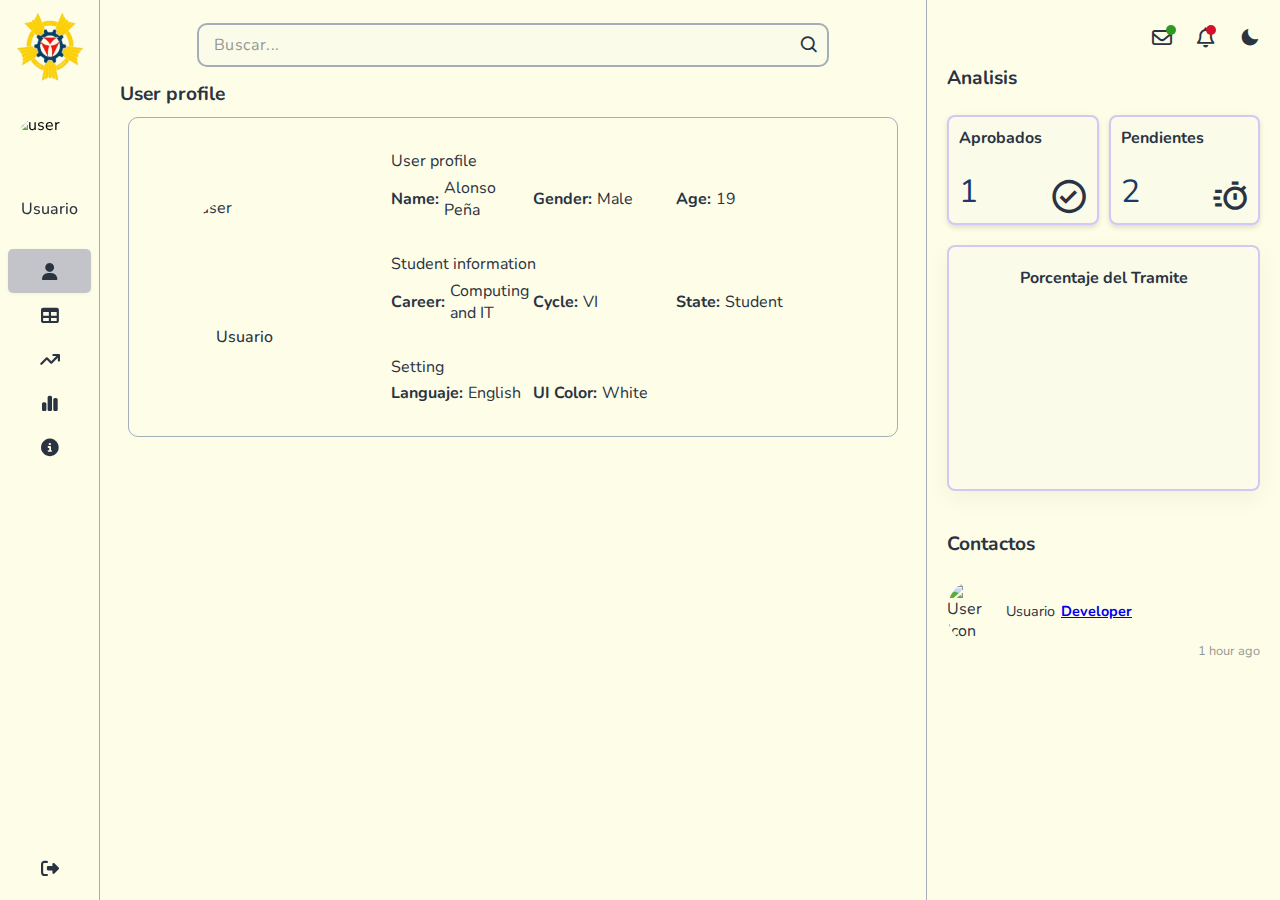
==== Pages/user.html @ 6c68fa1c "Add User Page, Update User Img , Fix Active Function, Remove Settings Button" ====
<!DOCTYPE html>
<html lang="en">

<head>
  <meta charset="UTF-8">
  <meta name="viewport" content="width=device-width, initial-scale=1.0">
  <link rel="stylesheet" href="https://cdnjs.cloudflare.com/ajax/libs/font-awesome/6.4.2/css/all.min.css">
  <link rel="stylesheet" href="https://unpkg.com/boxicons@2.1.4/css/boxicons.min.css">
  <link rel="stylesheet" href="https://cdn.jsdelivr.net/npm/swiper@11/swiper-bundle.min.css">
  <link rel="stylesheet" href="/Styles/user.css">
  <link href="/Icons/Logo.ico" rel="icon">
  <script defer src="https://unpkg.com/boxicons@2.1.4/dist/boxicons.js"></script>
  <script defer src="https://cdn.jsdelivr.net/npm/swiper@11/swiper-bundle.min.js"></script>
  <script defer src="https://cdn.jsdelivr.net/npm/chart.js@4.4.2/dist/chart.umd.min.js"></script>
  <script defer src="/main.js"></script>
  <title>EFSRT Dashboard</title>
</head>

<body>
  <nav class="main-menu">
    <div>
      <div class="logo">
        <img
          src="/Icons/Logo.ico"
          alt="logo" />
      </div>

      <div class="user-info">
        <img src="https://cdn-icons-png.flaticon.com/512/7816/7816916.png" alt="user" />
        <p>Usuario</p>
      </div>
      <ul>
        <li class="nav-item active">
          <a href="/Pages/user.html">
            <i class="fa fa-user nav-icon"></i>
            <span class="nav-text">Cuenta</span>
          </a>
        </li>

        <li class="nav-item">
          <a href="/index.html">
            <i class="fa-solid fa-table nav-icon"></i>
            <span class="nav-text">Tablero</span>
          </a>
        </li>

        <li class="nav-item">
          <a href="#">
            <i class="fa fa-arrow-trend-up nav-icon"></i>
            <span class="nav-text">Tramite</span>
          </a>
        </li>

        <li class="nav-item">
          <a href="#">
            <i class="fa-solid fa-chart-simple nav-icon"></i>
            <span class="nav-text">Estado</span>
          </a>
        </li>

        <li class="nav-item">
          <a href="#">
            <i class="fa fa-circle-info nav-icon"></i>
            <span class="nav-text">Ayuda</span>
          </a>
        </li>
      </ul>
    </div>

    <ul>
      <li class="nav-item">
        <a href="#">
          <i class="fa fa-right-from-bracket nav-icon"></i>
          <span class="nav-text">Salir</span>
        </a>
      </li>
    </ul>
  </nav>

  <section class="content">
    <div class="left-content">
      <div class="search-and-check">
        <form class="search-box">
          <input type="text" placeholder="Buscar..." />
          <i class="bx bx-search"></i>
        </form>
        <div class="interaction-control-mobile interactions">
          <i class="fa-regular fa-envelope notified"></i>
          <i class="fa-regular fa-bell notified"></i>
          <div class="toggle" onclick="switchTheme()">
            <div class="mode-icon moon">
              <i class="bx bxs-moon"></i>
            </div>
            <div class="mode-icon sun hidden">
              <i class="bx bxs-sun"></i>
            </div>
          </div>
        </div>
      </div>

      <div class="user-profile">
        <h1>User profile</h1>
        <div>
          <div class="user-container">
            <div class="profile-container">
              <img src="https://cdn-icons-png.flaticon.com/512/7816/7816916.png" alt="user" />
              <p>Usuario</p>
            </div>
            <div class="data-container">
              <div class="data-row">
                <p>User profile</p>
                <div>
                  <div class="data-items"><strong>Name:</strong><p>Alonso Peña</p></div>
                  <div class="data-items"><strong>Gender:</strong><p>Male</p></div>
                  <div class="data-items"><strong>Age:</strong><p>19</p></div>
                </div>
              </div>
              <div class="data-row">
                <p>Student information</p>
                <div>
                  <div class="data-items"><strong>Career:</strong><p>Computing and IT</p></div>
                  <div class="data-items"><strong>Cycle:</strong><p>VI</p></div>
                  <div class="data-items"><strong>State:</strong><p>Student</p></div>
                </div>
              </div>
              <div class="data-row">
                <p>Setting</p>
                <div>
                  <div class="data-items"><strong>Languaje:</strong><p>English</p></div>
                  <div class="data-items"><strong>UI Color:</strong><p>White</p></div>
                  <div class="data-items"></div>
                </div>
              </div>
            </div>
          </div>
        </div>
      </div>

      <!--
      <div class="upcoming-events">
        <h1>Tablero</h1>
        <div class="event-container">
          <div class="card event-card">
            <div class="event-header">
              <img
                src="https://comers.com.pe/wp-content/uploads/classified-listing/2024/01/servicio-tecnico-pc-san-isidro.png"
                alt="" />
              <p>CI 1° Módulo</p>
              <i class="bx bx-heart like-btn"></i>
            </div>
            <div class="event-content">
              <h2>Mantenimiento de Equipos de Cómputo</h2>
              <p>Practicas 1er Modulo</p>
            </div>
            <div class="event-footer">
              <p style="background-color: #e48e2c">Pendiente</p>
              <div class="btn-group">
                <button>Consultar</button>
                <div class="share">
                  <button class="share-btn">
                    <i class="fa-solid fa-share"></i>
                  </button>
                  <ul class="popup">
                    <li>
                      <a href="#" style="color: rgb(79, 153, 213)"><i class="bx bxl-facebook"></i></a>
                    </li>
                    <li>
                      <a href="#" style="color: rgb(34, 173, 34)"><i class="bx bxl-whatsapp"></i></a>
                    </li>
                  </ul>
                </div>
              </div>
            </div>
          </div>

          <div class="card event-card">
            <div class="event-header">
              <img
                src="https://www.microtech.es/hubfs/37228729_m.jpg"
                alt="" />
              <p>CI 2° Módulo</p>
              <i class="bx bx-heart like-btn"></i>
            </div>
            <div class="event-content">
              <h2>Base de Datos</h2>
              <p>Practicas 2do Módulo</p>
            </div>
            <div class="event-footer">
              <p style="background-color: #4a920f">Completo</p>
              <div class="btn-group">
                <button>Consultar</button>
                <div class="share">
                  <button class="share-btn">
                    <i class="fa-solid fa-share"></i>
                  </button>
                  <ul class="popup">
                    <li>
                      <a href="#" style="color: rgb(79, 153, 213)"><i class="bx bxl-facebook"></i></a>
                    </li>
                    <li>
                      <a href="#" style="color: rgb(34, 173, 34)"><i class="bx bxl-whatsapp"></i></a>
                    </li>
                  </ul>
                </div>
              </div>
            </div>
          </div>
        </div>
      </div>

      <div class="reviews">
        <h1>Evaluación del Docente</h1>
        <div class="review-container">
          <div class="card review-card">
            <h2>Raul Salazar (Prácticas 1° Módulo)</h2>
            <div class="ratings">
              <i class="bx bxs-star"></i>
              <i class="bx bxs-star"></i>
              <i class="bx bxs-star"></i>
              <i class="bx bx-star"></i>
              <i class="bx bx-star"></i>
            </div>
            <p>
              El estudiante mostró buenas habilidades, pero su informe requiere más claridad y mejor organización.
            </p>
          </div>

          <div class="card review-card">
            <h2>Daniel Ramos (Prácticas 2° Módulo)</h2>
            <div class="ratings">
              <i class="bx bxs-star"></i>
              <i class="bx bxs-star"></i>
              <i class="bx bxs-star"></i>
              <i class="bx bxs-star"></i>
              <i class="bx bxs-star-half"></i>
            </div>
            <p>
              El estudiante mostró buenas habilidades; el informe está bien y cumple con los requisitos.
            </p>
          </div>
        </div>
      </div>
      !-->
    </div>

    <div class="right-content">
      <div class="interaction-control interactions">
        <i class="fa-regular fa-envelope notified"></i>
        <i class="fa-regular fa-bell notified"></i>
        <div class="toggle" onclick="switchTheme()">
          <div class="mode-icon moon">
            <i class="bx bxs-moon"></i>
          </div>
          <div class="mode-icon sun hidden">
            <i class="bx bxs-sun"></i>
          </div>
        </div>
      </div>

      <div class="analytics">
        <h1>Analisis</h1>
        <div class="analytics-container">
          <div class="total-events">
            <div class="event-number card">
              <h2>Aprobados</h2>
              <p>1</p>
              <i class="bx bx-check-circle"></i>
            </div>
            <div class="event-number card">
              <h2>Pendientes</h2>
              <p>2</p>
              <i class="bx bx-timer"></i>
            </div>
          </div>

          <div class="chart" id="doughnut-chart">
            <h2>Porcentaje del Tramite</h2>
            <canvas id="doughnut"></canvas>
            <ul></ul>
          </div>
        </div>
      </div>

      <div class="contacts">
        <h1>Contactos</h1>
        <div class="contacts-container">
          <div class="contact-status">
            <div class="contact-activity">
              <img
                src="https://cdn-icons-png.flaticon.com/512/7816/7816916.png"
                alt="User Icon" />
              <p>Usuario <span><a target="_blank"
                    href="https://github.com/Alonso-dev651">Developer</a></span></p>
            </div>
            <small>1 hour ago</small>
          </div>
        </div>
      </div>
    </div>
  </section>
</body>

</html>
---- Styles/user.css ----
@import url("https://fonts.googleapis.com/css2?family=Nunito:wght@200;300;400;500;600;700;800;900;1000&family=Roboto:wght@300;400;500;700&display=swap");

:root {
    --bg-body: rgb(254, 253, 232);
    --primary-color: rgb(42, 51, 65);
    --primary-hover-color: rgb(158, 161, 166);
    --scrollbar-color: rgba(131, 135, 193, 0.4);
    --card-bg-color: rgba(230, 231, 247, 0.1);
    --pop-bg-color: rgb(245, 247, 255, 0.9);
    --star-color: #ddcc14;
    --border-color: rgba(28, 56, 109, 0.4);
    --shadow-color: rgba(0, 0, 0, 0.05);
    --accent-color: rgb(28, 56, 109);
}

.darkmode {
    --bg-body: rgb(21, 24, 58);
    --primary-color: rgb(255, 233, 248);
    --primary-hover-color: rgb(159, 159, 159);
    --scrollbar-color: rgba(44, 49, 88, 0.7);
    --card-bg-color: rgb(24, 26, 50);
    --star-color: #151a0a;
    --border-color: rgba(189, 192, 234, 0.4);
    --shadow-color: rgba(208, 195, 226, 0.13);
    --accent-color: rgb(185, 129, 250);
}

@media (prefers-color-scheme: dark) {
    .theme {
        background-color: rgb(6, 5, 40);
        color: rgb(248, 248, 248);
    }
}

*,
*::before,
*::after {
    box-sizing: border-box;
}

* {
    padding: 0;
    margin: 0;
    font-family: "Nunito", sans-serif;
}

nav {
    user-select: none;
    -webkit-user-select: none;
    -moz-user-select: none;
    -ms-user-select: none;
    -o-user-select: none;
}

ul,
ul li {
    outline: 0;
    list-style: none;
}

ul li a {
    text-decoration: none;
}

img {
    width: 100%;
}

h1 {
    font-size: clamp(1rem, 4vw, 1.2rem);
}

h2 {
    font-size: clamp(0.9rem, 4vw, 1rem);
}

body {
    position: relative;
    background: var(--bg-body);
    overflow: hidden;
}

/* MAIN MENU */

.main-menu {
    position: fixed;
    top: 0;
    left: 0;
    width: 180px;
    height: 100%;
    display: flex;
    flex-direction: column;
    justify-content: space-between;
    border-right: 1px solid var(--border-color);
    padding: 12px 0 10px;
    overflow: hidden;
    font-family: inherit;
}

.logo {
    display: flex;
    justify-content: center;
    align-items: center;
    margin-bottom: 20px;
}

.logo img {
    max-width: 70px;
    height: auto;
}

.user-info {
    display: flex;
    flex-direction: column;
    align-items: center;
    gap: 5px;
}

.user-info img {
    max-width: 160px;
    aspect-ratio: 1/1;
    object-fit: cover;
    border-radius: 50%;
    padding: 20px;
}

.user-info p {
    color: var(--primary-color);
    font-size: clamp(0.8rem, 3vw, 1rem);
    font-weight: 500;
    text-align: center;
    line-height: 1.3;
    margin: -15px 0 30px;
}

.nav-item {
    display: block;
}

.nav-item a {
    display: flex;
    align-items: center;
    justify-content: center;
    color: var(--primary-color);
    font-size: 1rem;
    padding: 12px 0;
    margin: 0 8px;
    border-radius: 5px;
}

.nav-item.active a {
    background: rgba(106, 109, 155, 0.4);
    text-decoration: none;
    box-shadow: 0px 1px 4px var(--shadow-color);
}

.nav-icon {
    width: 40px;
    height: 20px;
    font-size: 1.1rem;
}

.nav-text {
    display: block;
    width: 70px;
    height: 20px;
    letter-spacing: 0;
}

/* CONTENT */

.content {
    position: absolute;
    top: 0;
    left: 180px;
    right: 0;
    min-height: 100vh;
    display: grid;
    grid-template-columns: 75% 25%;
}


.card {
    background-color: var(--card-bg-color);
    border-radius: 8px;
    border: 2px solid rgba(169, 150, 253, 0.5);
    box-shadow: 0px 4px 5px 0px var(--shadow-color),
        0px 1px 8px 0px var(--shadow-color), 0px 2px 4px -1px var(--shadow-color);
}

/* LEFT CONTENT */

.left-content {
    padding: 25px 20px 40px;
    color: var(--primary-color);
    height: 100vh;
    overflow: auto;
}

/* SEARCH */

.search-box {
    position: relative;
    display: flex;
}

.search-box input {
    width: 80%;
    height: 40px;
    background: var(--card-bg-color);
    color: var(--primary-color);
    outline: 2px solid var(--border-color);
    border: 0;
    border-radius: 8px;
    font-size: 1rem;
    font-weight: 500;
    letter-spacing: 0.6px;
    padding: 8px 30px 8px 15px;
    margin: 0 auto;
}

.search-box input[type="text"]::placeholder {
    color: var(--primary-color);
    opacity: 0.5;
    font-weight: 400;
}

.search-box i {
    position: absolute;
    right: 11%;
    top: 25%;
    font-size: 1.3rem;
    color: var(--primary-color);
    cursor: pointer;
}

/* USER PROFILE */
.user-profile h1 {
    margin: 16px 0 10px;
}

.user-profile div{
    display: flex;
    justify-content: center;
}

/* USER CONTAINER */

.user-container{
    width: 98%;
    display: flex;
    flex-direction: row;
    align-items: center;
    border: 1px solid var(--border-color);
    border-radius: 10px;
}

/* PROFILE CONTAINER */

.profile-container {
    width: 30%;
    display: flex;
    flex-direction: column;
    align-items: center;
    gap: 5px;
}

.profile-container img {
    max-width: 160px;
    aspect-ratio: 1/1;
    object-fit: cover;
    border-radius: 50%;
    padding: 20px;
}

.profile-container p {
    color: var(--primary-color);
    font-size: clamp(0.8rem, 3vw, 1rem);
    font-weight: 500;
    text-align: center;
    line-height: 1.3;
    margin: -15px 0 30px;
}

/* DATA CONTAINER */
.data-container{
    height: 100%;
    width: 70%;
    display: flex;
    flex-direction: column;
    gap: 2rem;
    padding: 2rem;
}

.data-row{
    width: 90%;
    justify-content: flex-start;
    flex-direction: column;
    gap: 0.3rem;
}

.data-row div{
    width: 100%;
    align-items: center;
    justify-content: flex-start;
}

.data-items{
    gap: 5px;
}

/* UPCOMING EVENTS */

.upcoming-events h1 {
    margin: 16px 0 10px;
}

.event-container {
    display: grid;
    grid-template-columns: repeat(auto-fill, minmax(240px, 1fr));
    gap: 20px;
    padding: 14px 0 20px;
}

.event-card {
    display: grid;
    grid-auto-flow: dense;
    grid-template-rows: 2fr 0.8fr 0.5fr;
    padding: 8px;
}

/* Event Header */

.event-header {
    position: relative;
    height: 180px;
    margin-bottom: 8px;
}

.event-header img {
    position: relative;
    inset: 0;
    width: 100%;
    height: 180px;
    border-radius: 6px;
    border: 2px solid rgba(125, 125, 137, 0.5);
    object-fit: cover;
}

.event-header p {
    position: absolute;
    right: 4px;
    bottom: 4px;
    font-size: 0.8rem;
    color: rgb(240, 248, 255);
    background-color: rgba(17, 16, 45, 0.6);
    padding: 4px 6px;
    border-radius: 3px;
    box-shadow: 0 8px 20px rgba(74, 72, 72, 0.1);
}

.bx-heart,
.bxs-heart {
    position: absolute;
    right: 10px;
    top: 10px;
    font-size: 1.4rem;
    color: rgb(240, 248, 255);
    background-color: rgba(17, 16, 45, 0.6);
    padding: 4px;
    border-radius: 50%;
    box-shadow: 0 8px 20px rgba(74, 72, 72, 0.1);
    cursor: pointer;
}

.bounce-in {
    animation: pulse 0.8s 1 ease-in-out alternate;
}

@keyframes pulse {

    0%,
    100% {
        transform: scale(1);
    }

    50% {
        transform: scale(1.2);
    }
}

/* Event Content */

.event-content {
    display: grid;
    grid-auto-flow: dense;
    grid-template-rows: 2fr 1fr;
    padding: 6px 6px 12px;
}

.event-content h2 {
    margin-bottom: 6px;
    line-height: 1.3;
    white-space: nowrap;
    text-overflow: ellipsis;
    overflow: hidden;

    @supports (-webkit-line-clamp: 2) {
        overflow: hidden;
        text-overflow: ellipsis;
        white-space: initial;
        display: -webkit-box;
        -webkit-line-clamp: 2;
        -webkit-box-orient: vertical;
    }
}

.event-content p {
    font-size: clamp(0.8rem, 4vw, 0.9rem);
    opacity: 0.8;
}

/* Event Footer */

.event-footer {
    display: flex;
    align-items: center;
    justify-content: space-between;
    padding: 0 4px;
}

.event-footer p {
    color: rgb(240, 248, 255);
    font-size: clamp(0.6rem, 3vw, 0.8rem);
    font-weight: 600;
    letter-spacing: 1px;
    padding: 6px 10px;
    border-radius: 50px;
}

.btn-group {
    display: inline-flex;
}

.event-footer button {
    background-color: rgb(51, 108, 215);
    color: rgb(240, 248, 255);
    padding: 5px 10px;
    outline: 0;
    border: 2px solid rgb(51, 108, 215);
    border-radius: 4px;
    font-size: clamp(0.6rem, 3vw, 0.8rem);
    font-weight: 500;
    margin-left: 3px;
    transition: all 0.4s ease-in-out;
    cursor: pointer;
}

.event-footer button:hover {
    background-color: rgb(90, 139, 231);
    border: 2px solid rgb(151, 177, 226);
}

/* Share Button Popup */

.share {
    position: relative;
}

.popup {
    position: absolute;
    display: flex;
    justify-content: space-around;
    align-items: center;
    top: -45px;
    left: -15px;
    min-width: 70px;
    padding: 5px 8px 3px;
    border-radius: 10px;
    background-color: var(--pop-bg-color);
    box-shadow: 0 4px 10px rgba(0, 0, 0, 0.4);
    opacity: 0;
    transform: translateY(50px) scale(0);
    -webkit-transform: translateY(50px) scale(0);
    transition: 0.4s ease-in-out;
    -webkit-transition: 0.4s ease-in-out;
    cursor: auto;
}

.popup.active {
    opacity: 1;
    transform: translateY(0) scale(1);
    -webkit-transform: translateY(0) scale(1);
}

.popup::after {
    content: "";
    position: absolute;
    height: 10px;
    width: 20px;
    background-color: var(--pop-bg-color);
    clip-path: polygon(100% 0, 0 0, 50% 100%);
    -webkit-clip-path: polygon(100% 0, 0 0, 50% 100%);
    transform: translate(0px, 20px);
    -webkit-transform: translate(0px, 20px);
}

.popup li a i {
    font-size: 1.4rem;
}

/* REVIEWS */

.reviews h1 {
    margin: 60px 0 20px;
}

.review-container {
    display: grid;
    grid-template-columns: repeat(auto-fit, minmax(320px, 1fr));
    gap: 30px;
}

.review-card {
    padding: 20px;
}

.review-card h2 {
    margin-bottom: 8px;
}

.review-card p {
    margin-top: 10px;
    line-height: 1.5;
    white-space: nowrap;
    text-overflow: ellipsis;
    overflow: hidden;

    @supports (-webkit-line-clamp: 3) {
        overflow: hidden;
        text-overflow: ellipsis;
        white-space: initial;
        display: -webkit-box;
        -webkit-line-clamp: 3;
        -webkit-box-orient: vertical;
    }
}

.ratings i {
    color: var(--star-color);
    font-size: 1.15rem;
}

/* RIGHT CONTENT */

.right-content {
    display: flex;
    flex-direction: column;
    border-left: 1px solid var(--border-color);
    padding: 25px 20px;
    color: var(--primary-color);
    height: 100vh;
    overflow: auto;
}

/* INTERACTION CONTROL */

.interaction-control-mobile {
    display: none;
}

.interaction-control {
    display: flex;
    margin-bottom: 15px;
}

.interactions {
    justify-content: flex-end;
    align-items: center;
    gap: 25px;
}

.interactions i {
    font-size: 1.25rem;
    color: var(--primary-color);
    user-select: none;
}

.notified {
    position: relative;
}

.notified::after {
    content: "";
    position: absolute;
    top: -3px;
    right: -1px;
    background-color: rgb(211, 17, 43);
    width: 10px;
    aspect-ratio: 1/1;
    border-radius: 50%;
}

.fa-envelope::after {
    right: -4px;
    background-color: rgb(48, 153, 36);
}

/* Light/Dark Mode */

.mode-icon i {
    color: var(--primary-color);
    transform: translateY(2px);
    transition: all 0.2s linear;
    cursor: pointer;
}

.mode-icon i:hover {
    color: var(--primary-hover-color);
}

.hidden {
    display: none;
}

/* ANALYTICS */

.analytics h1 {
    margin-bottom: 24px;
}

/* Total Events */

.total-events {
    display: flex;
    flex-direction: row;
    gap: 10px;
}

.event-number {
    position: relative;
    display: grid;
    grid-auto-flow: dense;
    grid-template-rows: 1fr 0.5fr;
    width: 100%;
    padding: 10px;
}

.event-number p {
    font-size: clamp(1.5rem, 4vw, 2rem);
    color: var(--accent-color);
}

.event-number i {
    position: absolute;
    right: 8px;
    bottom: 6px;
    font-size: 2.5rem;
}

/* Chart */

.chart {
    display: flex;
    flex-direction: column;
    align-items: center;
    width: 100%;
    background: var(--card-bg-color);
    border-radius: 8px;
    border: 2px solid rgba(169, 150, 253, 0.5);
    box-shadow: 0 7px 25px var(--shadow-color);
    padding: 20px 15px;
    margin: 20px 0;
}

.chart h2 {
    text-align: center;
    margin-bottom: 10px;
}

.chart ul {
    display: flex;
    justify-content: center;
    align-items: center;
    flex-wrap: wrap;
    gap: 10px;
    list-style: none;
    margin: 10px 0;
}

.chart ul li {
    font-size: 0.8rem;
    font-weight: 500;
    background-color: var(--card-bg-color);
    border: 2px solid var(--border-color);
    border-radius: 6px;
    padding: 6px;
    box-shadow: 0px 2px 3px 0px var(--shadow-color),
        0px 1px 4px 0px var(--shadow-color), 0px 2px 1px -1px var(--shadow-color);
}

.chart .percentage {
    font-weight: 700;
    color: var(--accent-color);
}

/* CONTACTS */

.contacts h1 {
    margin: 20px 0;
}

.contact-status {
    display: flex;
    flex-direction: column;
    padding: 5px 0;
    border-bottom: 2px solid var(--border-color);
    margin-bottom: 15px;
}

.contact-status:last-child {
    border-bottom: unset;
}

.contact-activity {
    display: flex;
    align-items: center;
    column-gap: 14px;
}

.contact-activity img {
    max-width: 45px;
    aspect-ratio: 1/1;
    border-radius: 50%;
    object-fit: cover;
}

.contact-activity p {
    font-size: 0.9rem;
    line-height: 1.5;
    padding-right: 10px;
}

.contact-activity p span {
    font-weight: 700;
    color: var(--accent-color);
    margin-left: 2px;
    cursor: pointer;
}

.contact-activity p span:hover {
    text-decoration: underline;
    text-decoration-color: var(--accent-color);
    text-decoration-thickness: 1.5px;
}

.contact-status small {
    font-size: 0.8rem;
    opacity: 0.5;
    margin-left: auto;
}

/* SCROLLBAR STYLE */

.left-content::-webkit-scrollbar,
.right-content::-webkit-scrollbar,
body::-webkit-scrollbar {
    width: 8px;
}

.left-content::-webkit-scrollbar-track,
.right-content::-webkit-scrollbar-track,
body::-webkit-scrollbar-track {
    border-radius: 0;
}

.left-content::-webkit-scrollbar-thumb,
.right-content::-webkit-scrollbar-thumb,
body::-webkit-scrollbar-thumb {
    background-color: var(--scrollbar-color);
    border-radius: 40px;
}

/* MEDIA QUERIES */

@media (max-width: 1500px) {
    .main-menu {
        width: 100px;
    }

    .user-info img {
        padding: 12px;
    }

    .user-info p {
        line-height: 1.1;
        margin: -5px 0 30px;
    }

    .nav-icon {
        text-align: center;
        transform: translateY(2px);
    }

    .nav-text {
        display: none;
    }

    .content {
        left: 100px;
        grid-template-columns: 70% 30%;
    }
}

@media (max-width: 1120px) {
    .content {
        grid-template-columns: 65% 35%;
    }

    .event-number i {
        font-size: 2.2rem;
    }
}

@media (max-width: 1120px) {
    .search-box input {
        width: 100%;
    }

    .search-box i {
        right: 2%;
    }
}

@media (max-width: 980px) {
    .content {
        grid-template-columns: 60% 40%;
    }

    .header-mobile,
    .header-desktop {
        display: none;
    }

    .header-tablet {
        display: block;
    }

    .chart {
        padding: 20px 10px;
    }
}

@media (max-width: 840px) {
    .content {
        grid-template-columns: 55% 45%;
    }

    .event-number i {
        font-size: 2rem;
    }
}

@media (max-width: 825px) {
    .left-content {
        padding: 25px 20px 20px;
    }

    .review-container {
        grid-template-columns: repeat(auto-fit, minmax(280px, 1fr));
    }
}

@media (max-width: 760px) {
    body {
        overflow: auto;
    }

    .logo img {
        max-width: 50px;
        height: auto;
    }

    .main-menu {
        width: 70px;
    }

    .user-info img {
        max-width: 80px;
    }

    .user-info p {
        display: none;
    }

    .nav-item a {
        padding: 8px 0;
    }

    .content {
        left: 70px;
        grid-template-columns: 100%;
        grid-template-areas:
            "leftContent"
            "rightContent";
        overflow: auto;
    }

    .left-content {
        grid-area: leftContent;
        height: auto;
        overflow: unset;
    }

    .header-mobile,
    .header-tablet {
        display: none;
    }

    .header-desktop {
        display: block;
    }

    .review-container {
        grid-template-columns: repeat(auto-fit, minmax(300px, 1fr));
    }

    .right-content {
        grid-area: rightContent;
        border-left: unset;
        height: auto;
        overflow: unset;
    }

    .chart {
        width: 50%;
        margin: 20px auto;
    }

    .search-and-check {
        display: flex;
        align-items: center;
        gap: 40px;
        margin-bottom: 20px;
    }

    .search-box {
        flex-grow: 1;
    }

    .interaction-control {
        display: none;
    }

    .interaction-control-mobile {
        display: inline-flex;
    }

    .interactions {
        gap: 15px;
    }
}

@media (max-width: 650px) {
    .chart {
        width: 65%;
    }
}

@media (max-width: 610px) {

    .header-mobile,
    .header-desktop {
        display: none;
    }

    .header-tablet {
        display: block;
    }
}

@media (max-width: 550px) {
    .user-info {
        padding: 3px;
    }

    .header img {
        aspect-ratio: 4/2;
        height: 100%;
    }

    .chart {
        width: 80%;
    }

    .search-and-check {
        gap: 20px;
    }

    .interactions {
        gap: 10px;
    }

    .interactions i {
        font-size: 1.1rem;
    }

    .mode-icon i {
        font-size: 1.4rem;
    }
}

@media (max-width: 450px) {

    .header-tablet,
    .header-desktop {
        display: none;
    }

    .header-mobile {
        display: block;
    }

    .bx-heart,
    .bxs-heart {
        font-size: 1.2rem;
    }

    .review-container {
        gap: 20px;
    }

    .search-box input {
        height: 30px;
        font-size: 0.8rem;
        padding: 8px 30px 8px 10px;
    }

    .search-box i {
        top: 20%;
        font-size: 1.1rem;
    }
}

@media (max-width: 400px) {
    .main-menu {
        width: 60px;
    }

    .user-info {
        padding: 0;
    }

    .nav-icon {
        font-size: 0.9rem;
    }

    .content {
        left: 60px;
    }

    .review-container {
        grid-template-columns: repeat(auto-fit, minmax(240px, 1fr));
    }

    .chart {
        width: 100%;
    }
}
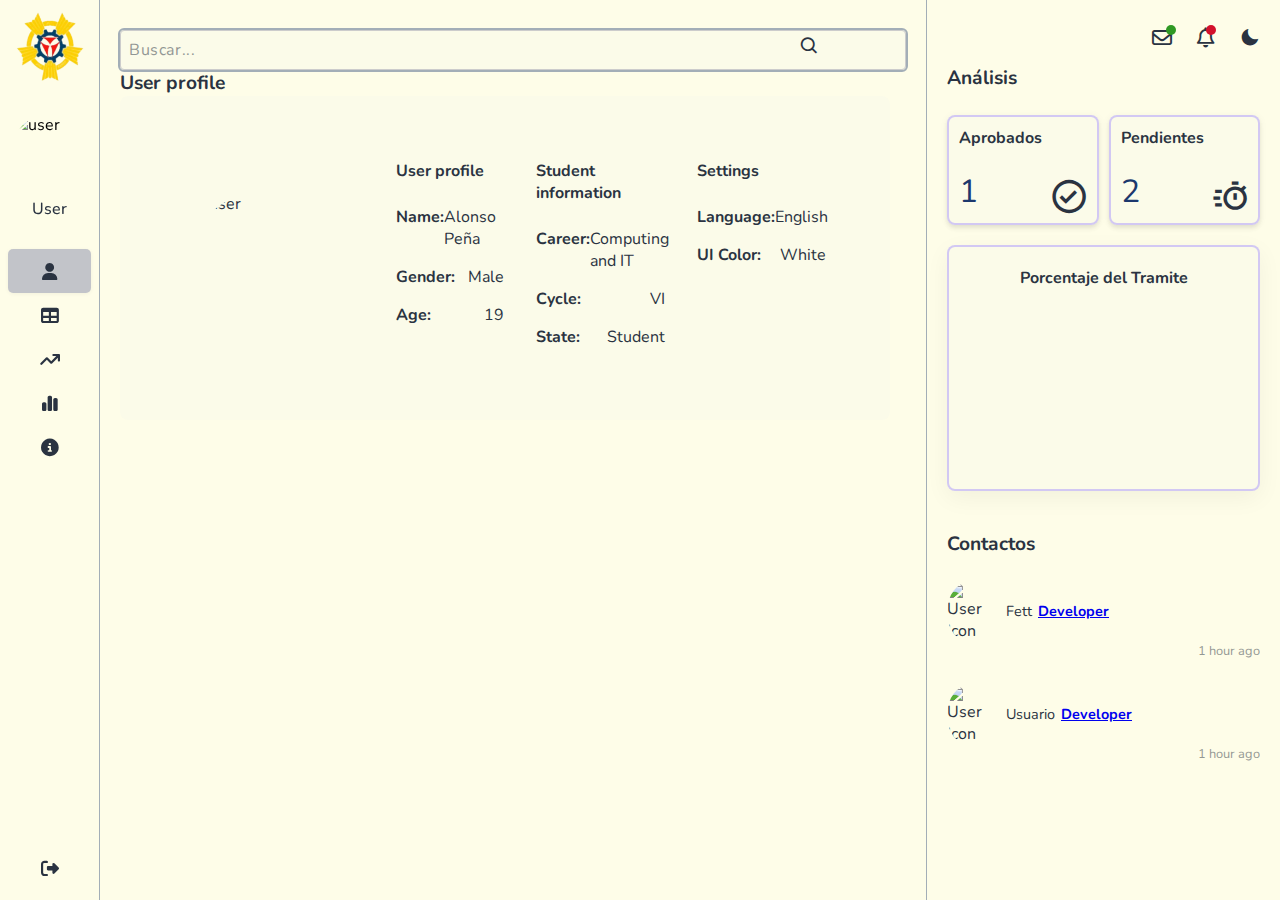
==== commit d7732278: "update" ====
--- a/Pages/user.html
+++ b/Pages/user.html
@@ -7,12 +7,12 @@
   <link rel="stylesheet" href="https://cdnjs.cloudflare.com/ajax/libs/font-awesome/6.4.2/css/all.min.css">
   <link rel="stylesheet" href="https://unpkg.com/boxicons@2.1.4/css/boxicons.min.css">
   <link rel="stylesheet" href="https://cdn.jsdelivr.net/npm/swiper@11/swiper-bundle.min.css">
-  <link rel="stylesheet" href="/Styles/user.css">
-  <link href="/Icons/Logo.ico" rel="icon">
+  <link rel="stylesheet" href="../Styles/style.css">
+  <link href="../Icons/Logo.ico" rel="icon">
   <script defer src="https://unpkg.com/boxicons@2.1.4/dist/boxicons.js"></script>
   <script defer src="https://cdn.jsdelivr.net/npm/swiper@11/swiper-bundle.min.js"></script>
   <script defer src="https://cdn.jsdelivr.net/npm/chart.js@4.4.2/dist/chart.umd.min.js"></script>
-  <script defer src="/main.js"></script>
+  <script defer src="../main.js"></script>
   <title>EFSRT Dashboard</title>
 </head>
 
@@ -21,31 +21,31 @@
     <div>
       <div class="logo">
         <img
-          src="/Icons/Logo.ico"
+          src="../Icons/Logo.ico"
           alt="logo" />
       </div>
 
       <div class="user-info">
-        <img src="https://cdn-icons-png.flaticon.com/512/7816/7816916.png" alt="user" />
-        <p>Usuario</p>
+        <img src="https://cdn-icons-png.flaticon.com/512/3177/3177440.png" alt="user" />
+        <p>User</p>
       </div>
       <ul>
         <li class="nav-item active">
-          <a href="/Pages/user.html">
+          <a href="">
             <i class="fa fa-user nav-icon"></i>
             <span class="nav-text">Cuenta</span>
           </a>
         </li>
 
         <li class="nav-item">
-          <a href="/index.html">
+          <a href="../index.html">
             <i class="fa-solid fa-table nav-icon"></i>
             <span class="nav-text">Tablero</span>
           </a>
         </li>
 
         <li class="nav-item">
-          <a href="#">
+          <a href="../Pages/processed.html">
             <i class="fa fa-arrow-trend-up nav-icon"></i>
             <span class="nav-text">Tramite</span>
           </a>
@@ -103,12 +103,11 @@
         <div>
           <div class="user-container">
             <div class="profile-container">
-              <img src="https://cdn-icons-png.flaticon.com/512/7816/7816916.png" alt="user" />
-              <p>Usuario</p>
+              <img src="https://cdn-icons-png.flaticon.com/512/3177/3177440.png" alt="user" />
             </div>
             <div class="data-container">
               <div class="data-row">
-                <p>User profile</p>
+                <p><strong>User profile</strong></p>
                 <div>
                   <div class="data-items"><strong>Name:</strong><p>Alonso Peña</p></div>
                   <div class="data-items"><strong>Gender:</strong><p>Male</p></div>
@@ -116,7 +115,7 @@
                 </div>
               </div>
               <div class="data-row">
-                <p>Student information</p>
+                <p><strong>Student information</strong></p>
                 <div>
                   <div class="data-items"><strong>Career:</strong><p>Computing and IT</p></div>
                   <div class="data-items"><strong>Cycle:</strong><p>VI</p></div>
@@ -124,9 +123,9 @@
                 </div>
               </div>
               <div class="data-row">
-                <p>Setting</p>
+                <p><strong>Settings</strong></p>
                 <div>
-                  <div class="data-items"><strong>Languaje:</strong><p>English</p></div>
+                  <div class="data-items"><strong>Language:</strong><p>English</p></div>
                   <div class="data-items"><strong>UI Color:</strong><p>White</p></div>
                   <div class="data-items"></div>
                 </div>
@@ -258,7 +257,7 @@
       </div>
 
       <div class="analytics">
-        <h1>Analisis</h1>
+        <h1>Análisis</h1>
         <div class="analytics-container">
           <div class="total-events">
             <div class="event-number card">
@@ -283,6 +282,18 @@
 
       <div class="contacts">
         <h1>Contactos</h1>
+        <div class="contacts-container">
+          <div class="contact-status">
+            <div class="contact-activity">
+              <img
+                src="https://steamuserimages-a.akamaihd.net/ugc/1826783377633780689/E64CC69793E77EC9C7F172329346A6A88797DA3D/"
+                alt="User Icon" />
+              <p>Fett <span><a target="_blank"
+                    href="https://github.com/rodridev-01">Developer</a></span></p>
+            </div>
+            <small>1 hour ago</small>
+          </div>
+        </div>
         <div class="contacts-container">
           <div class="contact-status">
             <div class="contact-activity">
--- a/Styles/style.css
+++ b/Styles/style.css
@@ -0,0 +1,1403 @@
+@import url("https://fonts.googleapis.com/css2?family=Nunito:wght@200;300;400;500;600;700;800;900;1000&family=Roboto:wght@300;400;500;700&display=swap");
+
+:root {
+  --bg-body: rgb(254, 253, 232);
+  --primary-color: rgb(42, 51, 65);
+  --primary-hover-color: rgb(158, 161, 166);
+  --scrollbar-color: rgba(131, 135, 193, 0.4);
+  --card-bg-color: rgba(230, 231, 247, 0.1);
+  --pop-bg-color: rgb(245, 247, 255, 0.9);
+  --star-color: #ddcc14;
+  --border-color: rgba(28, 56, 109, 0.4);
+  --shadow-color: rgba(0, 0, 0, 0.05);
+  --accent-color: rgb(28, 56, 109);
+}
+
+.darkmode {
+  --bg-body: rgb(21, 24, 58);
+  --primary-color: rgb(255, 233, 248);
+  --primary-hover-color: rgb(159, 159, 159);
+  --scrollbar-color: rgba(44, 49, 88, 0.7);
+  --card-bg-color: rgb(24, 26, 50);
+  --star-color: #151a0a;
+  --border-color: rgba(189, 192, 234, 0.4);
+  --shadow-color: rgba(208, 195, 226, 0.13);
+  --accent-color: rgb(185, 129, 250);
+}
+
+@media (prefers-color-scheme: dark) {
+  .theme {
+    background-color: rgb(6, 5, 40);
+    color: rgb(248, 248, 248);
+  }
+}
+
+*,
+*::before,
+*::after {
+  box-sizing: border-box;
+}
+
+* {
+  padding: 0;
+  margin: 0;
+  font-family: "Nunito", sans-serif;
+}
+
+nav {
+  user-select: none;
+  -webkit-user-select: none;
+  -moz-user-select: none;
+  -ms-user-select: none;
+  -o-user-select: none;
+}
+
+ul,
+ul li {
+  outline: 0;
+  list-style: none;
+}
+
+ul li a {
+  text-decoration: none;
+}
+
+img {
+  width: 100%;
+}
+
+h1 {
+  font-size: clamp(1rem, 4vw, 1.2rem);
+}
+
+h2 {
+  font-size: clamp(0.9rem, 4vw, 1rem);
+}
+
+body {
+  position: relative;
+  background: var(--bg-body);
+  overflow: hidden;
+}
+
+/* MAIN MENU */
+
+.main-menu {
+  position: fixed;
+  top: 0;
+  left: 0;
+  width: 180px;
+  height: 100%;
+  display: flex;
+  flex-direction: column;
+  justify-content: space-between;
+  border-right: 1px solid var(--border-color);
+  padding: 12px 0 10px;
+  overflow: hidden;
+  font-family: inherit;
+}
+
+.logo {
+  display: flex;
+  justify-content: center; 
+  align-items: center;     
+  margin-bottom: 20px;     
+}
+
+.logo img {
+  max-width: 70px;  
+  height: auto;      
+}
+
+.user-info {
+  display: flex;
+  flex-direction: column;
+  align-items: center;
+  gap: 5px;
+}
+
+.user-info img {
+  max-width: 160px;
+  aspect-ratio: 1/1;
+  object-fit: cover;
+  border-radius: 50%;
+  padding: 20px;
+}
+
+.user-info p {
+  color: var(--primary-color);
+  font-size: clamp(0.8rem, 3vw, 1rem);
+  font-weight: 500;
+  text-align: center;
+  line-height: 1.3;
+  margin: -15px 0 30px;
+}
+
+.nav-item {
+  display: block;
+}
+
+.nav-item a {
+  display: flex;
+  align-items: center;
+  justify-content: center;
+  color: var(--primary-color);
+  font-size: 1rem;
+  padding: 12px 0;
+  margin: 0 8px;
+  border-radius: 5px;
+}
+
+.nav-item.active a {
+  background: rgba(106, 109, 155, 0.4);
+  text-decoration: none;
+  box-shadow: 0px 1px 4px var(--shadow-color);
+}
+
+.nav-icon {
+  width: 40px;
+  height: 20px;
+  font-size: 1.1rem;
+}
+
+.nav-text {
+  display: block;
+  width: 70px;
+  height: 20px;
+  letter-spacing: 0;
+}
+
+/* CONTENT */
+
+.content {
+  position: absolute;
+  top: 0;
+  left: 180px;
+  right: 0;
+  min-height: 100vh;
+  display: grid;
+  grid-template-columns: 75% 25%;
+}
+
+.card {
+  background-color: var(--card-bg-color);
+  border-radius: 8px;
+  border: 2px solid rgba(169, 150, 253, 0.5);
+  box-shadow: 0px 4px 5px 0px var(--shadow-color),
+    0px 1px 8px 0px var(--shadow-color), 0px 2px 4px -1px var(--shadow-color);
+}
+
+/* LEFT CONTENT */
+
+.left-content {
+  padding: 25px 20px 40px;
+  color: var(--primary-color);
+  height: 100vh;
+  overflow: auto;
+}
+
+/* SEARCH */
+
+.search-box {
+  position: relative;
+  display: flex;
+}
+
+.search-box input {
+  width: 80%;
+  height: 40px;
+  background: var(--card-bg-color);
+  color: var(--primary-color);
+  outline: 2px solid var(--border-color);
+  border: 0;
+  border-radius: 8px;
+  font-size: 1rem;
+  font-weight: 500;
+  letter-spacing: 0.6px;
+  padding: 8px 30px 8px 15px;
+  margin: 0 auto;
+}
+
+.search-box input[type="text"]::placeholder {
+  color: var(--primary-color);
+  opacity: 0.5;
+  font-weight: 400;
+}
+
+.search-box i {
+  position: absolute;
+  right: 11%;
+  top: 25%;
+  font-size: 1.3rem;
+  color: var(--primary-color);
+  cursor: pointer;
+}
+
+/* HEADER */
+/*
+.header {
+  margin: 0 auto;
+  width: 100%;
+}
+
+.header-mobile,
+.header-tablet {
+  display: none;
+}
+
+.header-desktop {
+  display: block;
+}
+*/
+/* USER CONTAINER */
+.user-container {
+  width: 98%;
+  display: flex;
+  flex-direction: row;
+  align-items: center;
+  padding: 10px;
+  background-color: var(--card-bg-color);
+  margin-bottom: 20px; 
+  border-radius: 8px;
+  box-shadow: 0 0 10px rgba(--accent-color);
+}
+
+.user-container h1 {
+  margin: 16px 0 10px;
+}
+
+/* PROFILE CONTAINER */
+.profile-container {
+  width: 30%;
+  display: flex;
+  flex-direction: column;
+  align-items: center;
+  gap: 10px; 
+}
+
+.profile-container img {
+  max-width: 160px;
+  aspect-ratio: 1/1;
+  object-fit: cover;
+  border-radius: 50%;
+  padding: 15px; 
+}
+
+.profile-container p {
+  color: var(--primary-color);
+  font-size: clamp(0.9rem, 3vw, 1.1rem);
+  font-weight: 500;
+  text-align: center;
+  line-height: 1.4; 
+  margin: -10px 0 20px; 
+}
+
+/* DATA CONTAINER */
+.data-container {
+  height: 100%;
+  width: 70%;
+  display: flex;
+  flex-direction: row; 
+  justify-content: space-between;
+  gap: 2rem;
+  padding: 2rem;
+}
+
+.data-row {
+  width: 30%; 
+  display: flex;
+  flex-direction: column;
+  gap: 1rem; 
+}
+
+.data-items {
+  display: flex;
+  justify-content: space-between; 
+  padding: 8px 0;
+}
+
+/* Responsive Design */
+
+/* Mobile (up to 768px) */
+@media (max-width: 768px) {
+  .user-container {
+      flex-direction: column;
+      width: 100%;
+      padding: 1rem;
+      gap: 1.5rem; 
+  }
+
+  .profile-container {
+      width: 100%;
+      padding: 10px;
+  }
+
+  .data-container {
+      width: 100%;
+      padding: 0; 
+      flex-direction: column; 
+  }
+
+  .data-row {
+      width: 100%;
+      gap: 1rem; 
+  }
+
+  .data-items {
+      flex-direction: row; 
+      gap: 10px; 
+  }
+
+  .data-items strong {
+      flex: 1;
+      text-align: left;
+  }
+
+  .data-items p {
+      flex: 2;
+      text-align: right;
+  }
+
+  .profile-container img {
+      max-width: 120px;
+  }
+}
+
+/* Tablet (up to 1024px) */
+@media (max-width: 1024px) {
+  .user-container {
+      flex-direction: column; 
+      width: 100%;
+      padding: 1.5rem;
+  }
+
+  .profile-container {
+      width: 100%;
+  }
+
+  .data-container {
+      width: 100%;
+      padding: 1.5rem;
+      flex-direction: column;
+  }
+
+  .data-row {
+      width: 100%;
+  }
+
+  .profile-container img {
+      max-width: 140px;
+      padding: 15px;
+  }
+}
+
+/* Desktop (1024px and above) */
+@media (min-width: 1024px) {
+  .user-container {
+      flex-direction: row; 
+      padding: 2rem;
+  }
+
+  .profile-container {
+      width: 30%;
+  }
+
+  .data-container {
+      width: 70%;
+      display: flex;
+      flex-direction: row; 
+      justify-content: space-between;
+  }
+
+  .data-row {
+      width: 30%; 
+  }
+
+  .profile-container img {
+      max-width: 160px;
+  }
+}
+/* UPCOMING EVENTS */
+
+.upcoming-events h1 {
+  margin: 16px 0 10px;
+}
+
+.event-container {
+  display: grid;
+  grid-template-columns: repeat(auto-fill, minmax(240px, 1fr));
+  gap: 20px;
+  padding: 14px 0 20px;
+}
+
+.event-card {
+  display: grid;
+  grid-auto-flow: dense;
+  grid-template-rows: 2fr 0.8fr 0.5fr;
+  padding: 8px;
+}
+
+/* Event Header */
+
+.event-header {
+  position: relative;
+  height: 180px;
+  margin-bottom: 8px;
+}
+
+.event-header img {
+  position: relative;
+  inset: 0;
+  width: 100%;
+  height: 180px;
+  border-radius: 6px;
+  border: 2px solid rgba(125, 125, 137, 0.5);
+  object-fit: cover;
+}
+
+.event-header p {
+  position: absolute;
+  right: 4px;
+  bottom: 4px;
+  font-size: 0.8rem;
+  color: rgb(240, 248, 255);
+  background-color: rgba(17, 16, 45, 0.6);
+  padding: 4px 6px;
+  border-radius: 3px;
+  box-shadow: 0 8px 20px rgba(74, 72, 72, 0.1);
+}
+
+.bx-heart,
+.bxs-heart {
+  position: absolute;
+  right: 10px;
+  top: 10px;
+  font-size: 1.4rem;
+  color: rgb(240, 248, 255);
+  background-color: rgba(17, 16, 45, 0.6);
+  padding: 4px;
+  border-radius: 50%;
+  box-shadow: 0 8px 20px rgba(74, 72, 72, 0.1);
+  cursor: pointer;
+}
+
+.bounce-in {
+  animation: pulse 0.8s 1 ease-in-out alternate;
+}
+
+@keyframes pulse {
+  0%,
+  100% {
+    transform: scale(1);
+  }
+  50% {
+    transform: scale(1.2);
+  }
+}
+
+/* Event Content */
+
+.event-content {
+  display: grid;
+  grid-auto-flow: dense;
+  grid-template-rows: 2fr 1fr;
+  padding: 6px 6px 12px;
+}
+
+.event-content h2 {
+  margin-bottom: 6px;
+  line-height: 1.3;
+  white-space: nowrap;
+  text-overflow: ellipsis;
+  overflow: hidden;
+
+  @supports (-webkit-line-clamp: 2) {
+    overflow: hidden;
+    text-overflow: ellipsis;
+    white-space: initial;
+    display: -webkit-box;
+    -webkit-line-clamp: 2;
+    -webkit-box-orient: vertical;
+  }
+}
+
+.event-content p {
+  font-size: clamp(0.8rem, 4vw, 0.9rem);
+  opacity: 0.8;
+}
+
+/* Event Footer */
+
+.event-footer {
+  display: flex;
+  align-items: center;
+  justify-content: space-between;
+  padding: 0 4px;
+}
+
+.event-footer p {
+  color: rgb(240, 248, 255);
+  font-size: clamp(0.6rem, 3vw, 0.8rem);
+  font-weight: 600;
+  letter-spacing: 1px;
+  padding: 6px 10px;
+  border-radius: 50px;
+}
+
+.btn-group {
+  display: inline-flex;
+}
+
+.event-footer button {
+  background-color: rgb(51, 108, 215);
+  color: rgb(240, 248, 255);
+  padding: 5px 10px;
+  outline: 0;
+  border: 2px solid rgb(51, 108, 215);
+  border-radius: 4px;
+  font-size: clamp(0.6rem, 3vw, 0.8rem);
+  font-weight: 500;
+  margin-left: 3px;
+  transition: all 0.4s ease-in-out;
+  cursor: pointer;
+}
+
+.event-footer button:hover {
+  background-color: rgb(90, 139, 231);
+  border: 2px solid rgb(151, 177, 226);
+}
+
+/* Form*/
+.form {
+  max-width: 1500px;
+  margin: 0 auto;
+  padding: 20px;
+  border-radius: 8px;
+  box-shadow: 0 0 10px rgba(0, 0, 0, 0.1);
+}
+
+.user-form {
+  display: flex;
+  flex-direction: column;
+  gap: 20px;
+}
+
+.form-row {
+  display: flex;
+  flex-wrap: wrap;
+  gap: 20px;
+  justify-content: space-between;
+}
+
+.form-col {
+  display: flex;
+  flex-direction: column;
+  width: calc(33.33% - 20px);
+  min-width: 250px;
+}
+
+label {
+  margin-bottom: 5px;
+  font-weight: bold;
+  font-size: 14px;
+}
+
+input, select {
+  padding: 10px;
+  border: 1px solid #ccc;
+  border-radius: 4px;
+  font-size: 16px;
+  width: 100%; 
+}
+
+button.submit-btn {
+  padding: 10px 20px;
+  background-color: #007bff;
+  color: white;
+  border: none;
+  border-radius: 4px;
+  cursor: pointer;
+  margin-top: 20px;
+  align-self: flex-start;
+}
+
+button.submit-btn:hover {
+  background-color: #0056b3;
+}
+
+/* Responsive Design */
+@media (min-width: 1200px) {
+  .form-row {
+      justify-content: space-between;
+  }
+
+  .form-col {
+      flex-basis: calc(33.33% - 20px); 
+  }
+}
+
+@media (min-width: 768px) and (max-width: 1199px) {
+  .form-col {
+      flex-basis: calc(50% - 20px); 
+  }
+
+  button.submit-btn {
+      align-self: center;
+  }
+}
+
+@media (max-width: 767px) {
+  .form-col {
+      flex-basis: 100%; 
+  }
+
+  button.submit-btn {
+      width: 100%; 
+      align-self: center;
+  }
+}
+
+/* Share Button Popup */
+
+.share {
+  position: relative;
+}
+
+.popup {
+  position: absolute;
+  display: flex;
+  justify-content: space-around;
+  align-items: center;
+  top: -45px;
+  left: -15px;
+  min-width: 70px;
+  padding: 5px 8px 3px;
+  border-radius: 10px;
+  background-color: var(--pop-bg-color);
+  box-shadow: 0 4px 10px rgba(0, 0, 0, 0.4);
+  opacity: 0;
+  transform: translateY(50px) scale(0);
+  -webkit-transform: translateY(50px) scale(0);
+  transition: 0.4s ease-in-out;
+  -webkit-transition: 0.4s ease-in-out;
+  cursor: auto;
+}
+
+.popup.active {
+  opacity: 1;
+  transform: translateY(0) scale(1);
+  -webkit-transform: translateY(0) scale(1);
+}
+
+.popup::after {
+  content: "";
+  position: absolute;
+  height: 10px;
+  width: 20px;
+  background-color: var(--pop-bg-color);
+  clip-path: polygon(100% 0, 0 0, 50% 100%);
+  -webkit-clip-path: polygon(100% 0, 0 0, 50% 100%);
+  transform: translate(0px, 20px);
+  -webkit-transform: translate(0px, 20px);
+}
+
+.popup li a i {
+  font-size: 1.4rem;
+}
+
+/* REVIEWS */
+
+.reviews h1 {
+  margin: 60px 0 20px;
+}
+
+.review-container {
+  display: grid;
+  grid-template-columns: repeat(auto-fit, minmax(320px, 1fr));
+  gap: 30px;
+}
+
+.review-card {
+  padding: 20px;
+}
+
+.review-card h2 {
+  margin-bottom: 8px;
+}
+
+.review-card p {
+  margin-top: 10px;
+  line-height: 1.5;
+  white-space: nowrap;
+  text-overflow: ellipsis;
+  overflow: hidden;
+
+  @supports (-webkit-line-clamp: 3) {
+    overflow: hidden;
+    text-overflow: ellipsis;
+    white-space: initial;
+    display: -webkit-box;
+    -webkit-line-clamp: 3;
+    -webkit-box-orient: vertical;
+  }
+}
+
+.ratings i {
+  color: var(--star-color);
+  font-size: 1.15rem;
+}
+
+/* RIGHT CONTENT */
+
+.right-content {
+  display: flex;
+  flex-direction: column;
+  border-left: 1px solid var(--border-color);
+  padding: 25px 20px;
+  color: var(--primary-color);
+  height: 100vh;
+  overflow: auto;
+}
+
+/* INTERACTION CONTROL */
+
+.interaction-control-mobile {
+  display: none;
+}
+
+.interaction-control {
+  display: flex;
+  margin-bottom: 15px;
+}
+
+.interactions {
+  justify-content: flex-end;
+  align-items: center;
+  gap: 25px;
+}
+
+.interactions i {
+  font-size: 1.25rem;
+  color: var(--primary-color);
+  user-select: none;
+}
+
+.notified {
+  position: relative;
+}
+
+.notified::after {
+  content: "";
+  position: absolute;
+  top: -3px;
+  right: -1px;
+  background-color: rgb(211, 17, 43);
+  width: 10px;
+  aspect-ratio: 1/1;
+  border-radius: 50%;
+}
+
+.fa-envelope::after {
+  right: -4px;
+  background-color: rgb(48, 153, 36);
+}
+
+/* Light/Dark Mode */
+
+.mode-icon i {
+  color: var(--primary-color);
+  transform: translateY(2px);
+  transition: all 0.2s linear;
+  cursor: pointer;
+}
+
+.mode-icon i:hover {
+  color: var(--primary-hover-color);
+}
+
+.hidden {
+  display: none;
+}
+
+/* ANALYTICS */
+
+.analytics h1 {
+  margin-bottom: 24px;
+}
+
+/* Total Events */
+
+.total-events {
+  display: flex;
+  flex-direction: row;
+  gap: 10px;
+}
+
+.event-number {
+  position: relative;
+  display: grid;
+  grid-auto-flow: dense;
+  grid-template-rows: 1fr 0.5fr;
+  width: 100%;
+  padding: 10px;
+}
+
+.event-number p {
+  font-size: clamp(1.5rem, 4vw, 2rem);
+  color: var(--accent-color);
+}
+
+.event-number i {
+  position: absolute;
+  right: 8px;
+  bottom: 6px;
+  font-size: 2.5rem;
+}
+
+/* Chart */
+
+.chart {
+  display: flex;
+  flex-direction: column;
+  align-items: center;
+  width: 100%;
+  background: var(--card-bg-color);
+  border-radius: 8px;
+  border: 2px solid rgba(169, 150, 253, 0.5);
+  box-shadow: 0 7px 25px var(--shadow-color);
+  padding: 20px 15px;
+  margin: 20px 0;
+}
+
+.chart h2 {
+  text-align: center;
+  margin-bottom: 10px;
+}
+
+.chart ul {
+  display: flex;
+  justify-content: center;
+  align-items: center;
+  flex-wrap: wrap;
+  gap: 10px;
+  list-style: none;
+  margin: 10px 0;
+}
+
+.chart ul li {
+  font-size: 0.8rem;
+  font-weight: 500;
+  background-color: var(--card-bg-color);
+  border: 2px solid var(--border-color);
+  border-radius: 6px;
+  padding: 6px;
+  box-shadow: 0px 2px 3px 0px var(--shadow-color),
+    0px 1px 4px 0px var(--shadow-color), 0px 2px 1px -1px var(--shadow-color);
+}
+
+.chart .percentage {
+  font-weight: 700;
+  color: var(--accent-color);
+}
+
+/* CONTACTS */
+
+.contacts h1 {
+  margin: 20px 0;
+}
+
+.contact-status {
+  display: flex;
+  flex-direction: column;
+  padding: 5px 0;
+  border-bottom: 2px solid var(--border-color);
+  margin-bottom: 15px;
+}
+
+.contact-status:last-child {
+  border-bottom: unset;
+}
+
+.contact-activity {
+  display: flex;
+  align-items: center;
+  column-gap: 14px;
+}
+
+.contact-activity img {
+  max-width: 45px;
+  aspect-ratio: 1/1;
+  border-radius: 50%;
+  object-fit: cover;
+}
+
+.contact-activity p {
+  font-size: 0.9rem;
+  line-height: 1.5;
+  padding-right: 10px;
+}
+
+.contact-activity p span {
+  font-weight: 700;
+  color: var(--accent-color);
+  margin-left: 2px;
+  cursor: pointer;
+}
+
+.contact-activity p span:hover {
+  text-decoration: underline;
+  text-decoration-color: var(--accent-color);
+  text-decoration-thickness: 1.5px;
+}
+
+.contact-status small {
+  font-size: 0.8rem;
+  opacity: 0.5;
+  margin-left: auto;
+}
+
+/* SCROLLBAR STYLE */
+
+.left-content::-webkit-scrollbar,
+.right-content::-webkit-scrollbar,
+body::-webkit-scrollbar {
+  width: 8px;
+}
+
+.left-content::-webkit-scrollbar-track,
+.right-content::-webkit-scrollbar-track,
+body::-webkit-scrollbar-track {
+  border-radius: 0;
+}
+
+.left-content::-webkit-scrollbar-thumb,
+.right-content::-webkit-scrollbar-thumb,
+body::-webkit-scrollbar-thumb {
+  background-color: var(--scrollbar-color);
+  border-radius: 40px;
+}
+
+/* MEDIA QUERIES */
+
+@media (max-width: 1500px) {
+  .main-menu {
+    width: 100px;
+  }
+
+  .user-info img {
+    padding: 12px;
+  }
+
+  
+  .user-info p {
+    line-height: 1.1;
+    margin: -5px 0 30px;
+  }
+
+  .nav-icon {
+    text-align: center;
+    transform: translateY(2px);
+  }
+
+  .nav-text {
+    display: none;
+  }
+
+  .content {
+    left: 100px;
+    grid-template-columns: 70% 30%;
+  }
+}
+
+@media (max-width: 1120px) {
+  .content {
+    grid-template-columns: 65% 35%;
+  }
+
+  .event-number i {
+    font-size: 2.2rem;
+  }
+}
+
+@media (max-width: 1120px) {
+  .search-box input {
+    width: 100%;
+  }
+
+  .search-box i {
+    right: 2%;
+  }
+}
+
+@media (max-width: 980px) {
+  .content {
+    grid-template-columns: 60% 40%;
+  }
+
+  .header-mobile,
+  .header-desktop {
+    display: none;
+  }
+
+  .header-tablet {
+    display: block;
+  }
+
+  .chart {
+    padding: 20px 10px;
+  }
+}
+
+@media (max-width: 840px) {
+  .content {
+    grid-template-columns: 55% 45%;
+  }
+
+  .event-number i {
+    font-size: 2rem;
+  }
+}
+
+@media (max-width: 825px) {
+  .left-content {
+    padding: 25px 20px 20px;
+  }
+
+  .review-container {
+    grid-template-columns: repeat(auto-fit, minmax(280px, 1fr));
+  }
+}
+
+@media (max-width: 760px) {
+  body {
+    overflow: auto;
+  }
+
+  .logo img {
+    max-width: 50px;  
+    height: auto;      
+  }
+
+  .main-menu {
+    width: 70px;
+  }
+
+  .user-info img {
+    max-width: 80px;
+  }
+
+  .user-info p {
+    display: none;
+  }
+
+  .nav-item a {
+    padding: 8px 0;
+  }
+
+  .content {
+    left: 70px;
+    grid-template-columns: 100%;
+    grid-template-areas:
+      "leftContent"
+      "rightContent";
+    overflow: auto;
+  }
+
+  .left-content {
+    grid-area: leftContent;
+    height: auto;
+    overflow: unset;
+  }
+
+  .header-mobile,
+  .header-tablet {
+    display: none;
+  }
+
+  .header-desktop {
+    display: block;
+  }
+
+  .review-container {
+    grid-template-columns: repeat(auto-fit, minmax(300px, 1fr));
+  }
+
+  .right-content {
+    grid-area: rightContent;
+    border-left: unset;
+    height: auto;
+    overflow: unset;
+  }
+
+  .chart {
+    width: 50%;
+    margin: 20px auto;
+  }
+
+  .search-and-check {
+    display: flex;
+    align-items: center;
+    gap: 40px;
+    margin-bottom: 20px;
+  }
+
+  .search-box {
+    flex-grow: 1;
+  }
+
+  .interaction-control {
+    display: none;
+  }
+
+  .interaction-control-mobile {
+    display: inline-flex;
+  }
+
+  .interactions {
+    gap: 15px;
+  }
+}
+
+@media (max-width: 650px) {
+  .chart {
+    width: 65%;
+  }
+}
+
+@media (max-width: 610px) {
+  .header-mobile,
+  .header-desktop {
+    display: none;
+  }
+
+  .header-tablet {
+    display: block;
+  }
+}
+
+@media (max-width: 550px) {
+  .user-info {
+    padding: 3px;
+  }
+
+  .header img {
+    aspect-ratio: 4/2;
+    height: 100%;
+  }
+
+  .chart {
+    width: 80%;
+  }
+
+  .search-and-check {
+    gap: 20px;
+  }
+
+  .interactions {
+    gap: 10px;
+  }
+
+  .interactions i {
+    font-size: 1.1rem;
+  }
+
+  .mode-icon i {
+    font-size: 1.4rem;
+  }
+}
+
+@media (max-width: 450px) {
+  .header-tablet,
+  .header-desktop {
+    display: none;
+  }
+
+  .header-mobile {
+    display: block;
+  }
+
+  .bx-heart,
+  .bxs-heart {
+    font-size: 1.2rem;
+  }
+
+  .review-container {
+    gap: 20px;
+  }
+
+  .search-box input {
+    height: 30px;
+    font-size: 0.8rem;
+    padding: 8px 30px 8px 10px;
+  }
+
+  .search-box i {
+    top: 20%;
+    font-size: 1.1rem;
+  }
+}
+
+@media (max-width: 400px) {
+  .main-menu {
+    width: 60px;
+  }
+
+  .user-info {
+    padding: 0;
+  }
+
+  .nav-icon {
+    font-size: 0.9rem;
+  }
+
+  .content {
+    left: 60px;
+  }
+
+  .review-container {
+    grid-template-columns: repeat(auto-fit, minmax(240px, 1fr));
+  }
+
+  .chart {
+    width: 100%;
+  }
+}
+
+.form {
+  max-width: 800px;
+  margin: 0 auto;
+  padding: 20px;
+  border-radius: 8px;
+  box-shadow: 0 4px 8px rgba(0, 0, 0, 0.1);
+}
+
+.form-row {
+  display: flex;
+  flex-wrap: wrap;
+  margin-bottom: 15px;
+}
+
+.form-col {
+  flex: 1;
+  min-width: 250px;
+  margin-right: 15px;
+}
+
+.form-col:last-child {
+  margin-right: 0;
+}
+
+input[type="text"],
+select,
+textarea {
+  width: 100%;
+  padding: 8px;
+  margin-top: 5px;
+  border: 1px solid #ccc;
+  border-radius: 4px;
+  box-sizing: border-box;
+}
+
+.descripcion-row {
+  margin-bottom: 20px;
+}
+
+.descripcion-input {
+  width: 100%;
+  padding: 10px;
+  border-radius: 5px;
+  border: 1px solid #ccc;
+  font-size: 16px;
+  resize: vertical;
+}
+
+.file-input {
+  display: flex;
+  align-items: center;
+}
+
+.file-input input[type="file"] {
+  display: none;
+}
+
+.file-input button {
+  margin-left: 10px;
+  padding: 8px 12px;
+  background-color: #007bff;
+  color: white;
+  border: none;
+  border-radius: 4px;
+  cursor: pointer;
+}
+
+.file-input button:hover {
+  background-color: #0056b3;
+}
+
+.submit-btn {
+  display: block;
+  width: 100%;
+  padding: 10px;
+  background-color: #28a745;
+  color: white;
+  border: none;
+  border-radius: 4px;
+  cursor: pointer;
+}
+
+.submit-btn:hover {
+  background-color: #218838;
+}
+
+@media (max-width: 768px) {
+  .form-row {
+    flex-direction: column;
+  }
+
+  .form-col {
+    margin-right: 0;
+  }
+}
+
+.request-detail {
+  max-width: 800px;
+  margin: 20px auto; 
+  padding: 20px; 
+  border-radius: 8px; 
+  box-shadow: 0 2px 10px rgba(0, 0, 0, 0.1); 
+}
+
+.request-detail h1 {
+  font-size: 24px;
+  margin-bottom: 20px; 
+  text-align: center; 
+}
+
+#request-info {
+  margin-bottom: 20px; 
+}
+
+
+.navigation {
+  display: flex; 
+  justify-content: space-between; 
+}
+
+button {
+  padding: 10px 15px; 
+  border: none; 
+  border-radius: 5px; 
+  background-color: #007bff; 
+  color: white; 
+  cursor: pointer; 
+  transition: background-color 0.3s; 
+}
+
+button:hover {
+  background-color: #0056b3; 
+}
+
+button:disabled {
+  background-color: #cccccc; 
+  cursor: not-allowed; 
+}